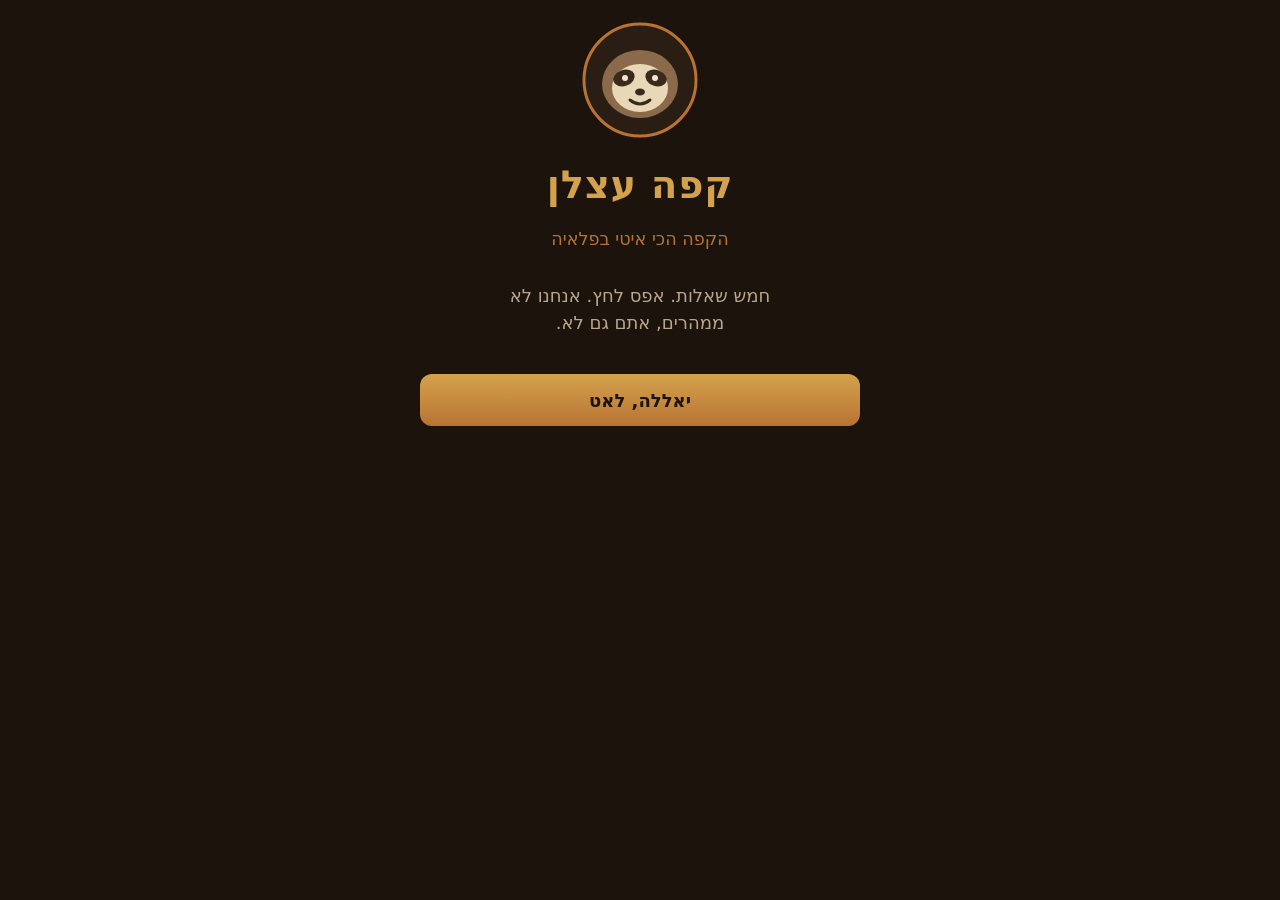
==== index.html @ 00a10cde "Sloth Coffee drink-picker quiz (Hebrew, static) Co-Authored-By: Claude Sonnet 5.5 <noreply@anthropic" ====
<!doctype html>
<html lang="he" dir="rtl">
<head>
  <meta charset="utf-8">
  <meta name="viewport" content="width=device-width, initial-scale=1, viewport-fit=cover">
  <meta name="theme-color" content="#1c130d">
  <title>קפה עצלן – מה לשתות?</title>
  <link rel="icon" href="assets/sloth.svg" type="image/svg+xml">
  <link rel="stylesheet" href="style.css">
</head>
<body>
  <main id="app" aria-live="polite"></main>
  <noscript><p class="lead">צריך JavaScript כדי שהסלות' יחליט בשבילכם.</p></noscript>
  <script src="data.js"></script>
  <script src="app.js"></script>
</body>
</html>
---- style.css ----
:root {
  --bg: #1c130d;
  --panel: #2a1d14;
  --copper: #b87333;
  --brass: #d4a24c;
  --cream: #f2e6d0;
  --muted: #b9a78c;
  --patina: #6fa08a;
}
* { box-sizing: border-box; }
html { -webkit-text-size-adjust: 100%; }
body {
  margin: 0;
  background: var(--bg);
  color: var(--cream);
  font-family: system-ui, -apple-system, "Segoe UI", "Arial Hebrew", Arial, sans-serif;
  font-size: 18px;
  line-height: 1.5;
  min-height: 100vh;
}
#app {
  max-width: 480px;
  margin: 0 auto;
  padding: max(20px, env(safe-area-inset-top)) 20px max(28px, env(safe-area-inset-bottom));
}
.screen { display: flex; flex-direction: column; gap: 12px; }
.welcome, .result { align-items: center; text-align: center; }
.sloth img { display: block; width: 120px; height: 120px; }
.brand { font-size: 2.4rem; margin: 4px 0 0; color: var(--brass); letter-spacing: 0.02em; }
.slogan { margin: 0; color: var(--copper); font-size: 1.1rem; }
.lead { color: var(--muted); max-width: 28ch; }
.q { font-size: 1.6rem; margin: 6px 0 0; color: var(--brass); }
.hint { margin: 0 0 6px; color: var(--muted); font-size: 0.95rem; }
.progress { margin: 0; color: var(--muted); font-size: 0.85rem; }
.bar { height: 6px; background: var(--panel); border-radius: 3px; overflow: hidden; }
.fill { height: 100%; background: linear-gradient(90deg, var(--copper), var(--brass)); transition: width 0.3s; }
.options { display: flex; flex-direction: column; gap: 10px; }
.btn {
  font: inherit;
  width: 100%;
  min-height: 52px;
  padding: 12px 16px;
  border-radius: 12px;
  border: 1px solid var(--copper);
  background: var(--panel);
  color: var(--cream);
  text-align: start;
  cursor: pointer;
  -webkit-tap-highlight-color: transparent;
}
.btn:active, .btn.picked { background: var(--copper); color: var(--bg); }
.btn:focus-visible { outline: 3px solid var(--patina); outline-offset: 2px; }
.btn.primary {
  background: linear-gradient(180deg, var(--brass), var(--copper));
  color: var(--bg);
  font-weight: 700;
  text-align: center;
  border: none;
  margin-top: 8px;
}
.btn.ghost { background: none; border-color: transparent; color: var(--muted); text-align: center; }
.spectrum .btn:first-child { border-color: var(--patina); }
.spectrum .btn:last-child { border-color: var(--brass); }
.intro { margin: 0; color: var(--muted); }
.drink { font-size: 2rem; margin: 0; color: var(--brass); line-height: 1.2; }
.en { margin: 0; direction: ltr; color: var(--copper); font-size: 0.95rem; letter-spacing: 0.04em; }
.tagline { margin: 4px 0 0; font-size: 1.15rem; }
.roast { margin: 8px 0 0; color: var(--muted); font-style: italic; }
.recipe { margin: 8px 0 0; padding: 10px 14px; background: var(--panel); border-radius: 10px; border: 1px dashed var(--copper); }
.tag {
  display: inline-block;
  padding: 2px 14px;
  border-radius: 999px;
  background: var(--patina);
  color: var(--bg);
  font-weight: 700;
  font-size: 0.9rem;
}
.note, .cookie { margin: 0; color: var(--muted); font-size: 0.9rem; }
.bar-line { margin: 10px 0 0; color: var(--brass); font-weight: 700; }
@media (prefers-reduced-motion: reduce) { .fill { transition: none; } }
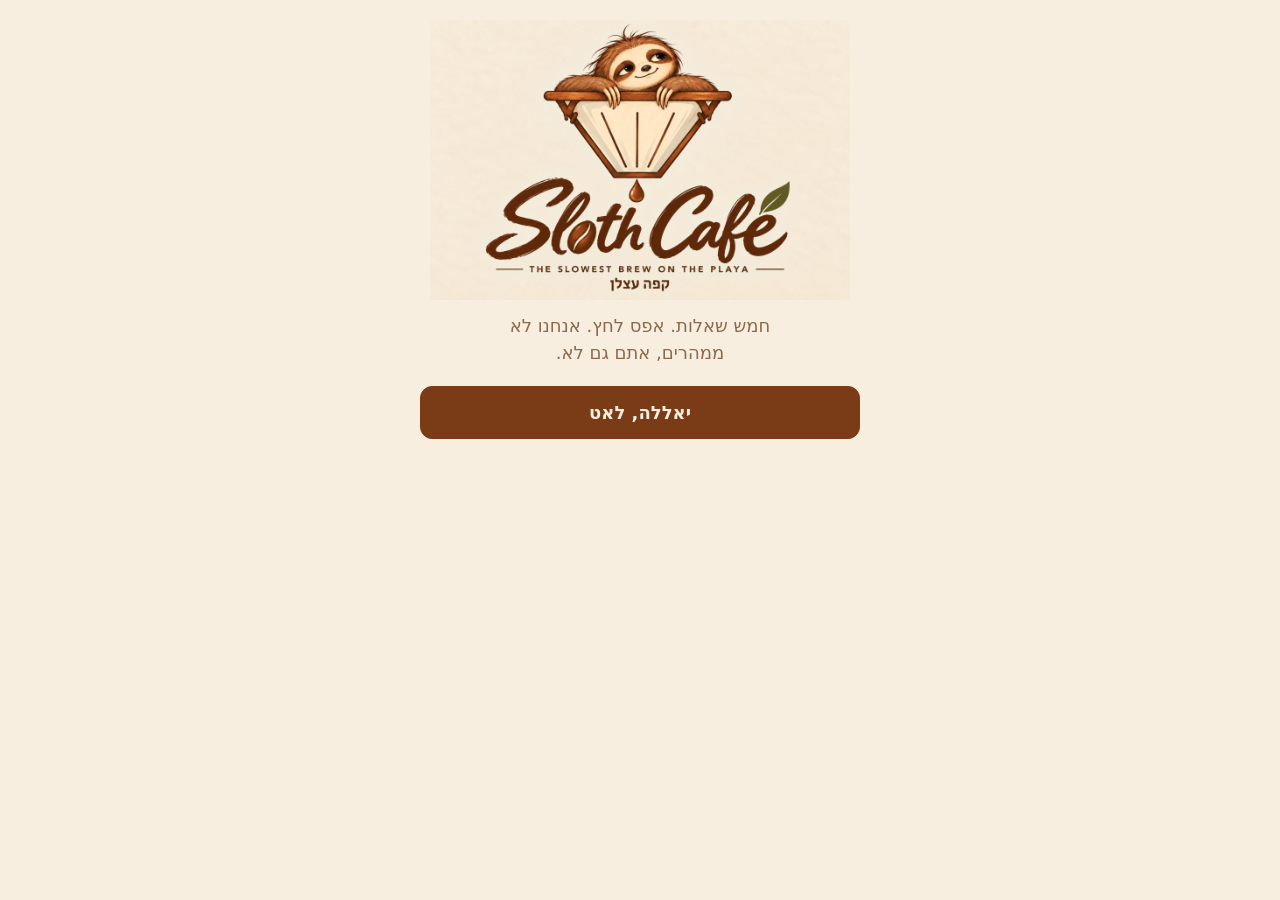
==== commit a9f7a580: "Use real Sloth Café logo and match its cream/brown palette Co-Authored-By: Claude Sonnet 5.5 <norepl" ====
--- a/index.html
+++ b/index.html
@@ -3,9 +3,9 @@
 <head>
   <meta charset="utf-8">
   <meta name="viewport" content="width=device-width, initial-scale=1, viewport-fit=cover">
-  <meta name="theme-color" content="#1c130d">
+  <meta name="theme-color" content="#f8eee0">
   <title>קפה עצלן – מה לשתות?</title>
-  <link rel="icon" href="assets/sloth.svg" type="image/svg+xml">
+  <link rel="icon" href="assets/favicon.png" type="image/png">
   <link rel="stylesheet" href="style.css">
 </head>
 <body>
--- a/style.css
+++ b/style.css
@@ -1,18 +1,18 @@
 :root {
-  --bg: #1c130d;
-  --panel: #2a1d14;
-  --copper: #b87333;
-  --brass: #d4a24c;
-  --cream: #f2e6d0;
-  --muted: #b9a78c;
-  --patina: #6fa08a;
+  --bg: #f8eee0;
+  --panel: #efe0c8;
+  --brown: #7a3b17;
+  --copper: #b5651d;
+  --ink: #4a2a14;
+  --muted: #8a6a4e;
+  --leaf: #5e6b2e;
 }
 * { box-sizing: border-box; }
 html { -webkit-text-size-adjust: 100%; }
 body {
   margin: 0;
   background: var(--bg);
-  color: var(--cream);
+  color: var(--ink);
   font-family: system-ui, -apple-system, "Segoe UI", "Arial Hebrew", Arial, sans-serif;
   font-size: 18px;
   line-height: 1.5;
@@ -25,15 +25,15 @@
 }
 .screen { display: flex; flex-direction: column; gap: 12px; }
 .welcome, .result { align-items: center; text-align: center; }
-.sloth img { display: block; width: 120px; height: 120px; }
-.brand { font-size: 2.4rem; margin: 4px 0 0; color: var(--brass); letter-spacing: 0.02em; }
-.slogan { margin: 0; color: var(--copper); font-size: 1.1rem; }
-.lead { color: var(--muted); max-width: 28ch; }
-.q { font-size: 1.6rem; margin: 6px 0 0; color: var(--brass); }
+.sr-only { position: absolute; width: 1px; height: 1px; overflow: hidden; clip: rect(0 0 0 0); white-space: nowrap; }
+.logo { display: block; width: 100%; max-width: 420px; height: auto; }
+.mini { display: block; width: 150px; height: auto; margin: 0 auto; }
+.lead { color: var(--muted); max-width: 28ch; margin: 0; }
+.q { font-size: 1.6rem; margin: 6px 0 0; color: var(--brown); }
 .hint { margin: 0 0 6px; color: var(--muted); font-size: 0.95rem; }
 .progress { margin: 0; color: var(--muted); font-size: 0.85rem; }
 .bar { height: 6px; background: var(--panel); border-radius: 3px; overflow: hidden; }
-.fill { height: 100%; background: linear-gradient(90deg, var(--copper), var(--brass)); transition: width 0.3s; }
+.fill { height: 100%; background: linear-gradient(90deg, var(--copper), var(--brown)); transition: width 0.3s; }
 .options { display: flex; flex-direction: column; gap: 10px; }
 .btn {
   font: inherit;
@@ -41,28 +41,28 @@
   min-height: 52px;
   padding: 12px 16px;
   border-radius: 12px;
-  border: 1px solid var(--copper);
-  background: var(--panel);
-  color: var(--cream);
+  border: 1.5px solid var(--copper);
+  background: #fffaf0;
+  color: var(--ink);
   text-align: start;
   cursor: pointer;
   -webkit-tap-highlight-color: transparent;
 }
-.btn:active, .btn.picked { background: var(--copper); color: var(--bg); }
-.btn:focus-visible { outline: 3px solid var(--patina); outline-offset: 2px; }
+.btn:active, .btn.picked { background: var(--brown); color: var(--bg); border-color: var(--brown); }
+.btn:focus-visible { outline: 3px solid var(--leaf); outline-offset: 2px; }
 .btn.primary {
-  background: linear-gradient(180deg, var(--brass), var(--copper));
+  background: var(--brown);
   color: var(--bg);
   font-weight: 700;
   text-align: center;
-  border: none;
+  border-color: var(--brown);
   margin-top: 8px;
 }
 .btn.ghost { background: none; border-color: transparent; color: var(--muted); text-align: center; }
-.spectrum .btn:first-child { border-color: var(--patina); }
-.spectrum .btn:last-child { border-color: var(--brass); }
+.spectrum .btn:first-child { border-color: var(--leaf); }
+.spectrum .btn:last-child { border-color: var(--brown); }
 .intro { margin: 0; color: var(--muted); }
-.drink { font-size: 2rem; margin: 0; color: var(--brass); line-height: 1.2; }
+.drink { font-size: 2rem; margin: 0; color: var(--brown); line-height: 1.2; }
 .en { margin: 0; direction: ltr; color: var(--copper); font-size: 0.95rem; letter-spacing: 0.04em; }
 .tagline { margin: 4px 0 0; font-size: 1.15rem; }
 .roast { margin: 8px 0 0; color: var(--muted); font-style: italic; }
@@ -71,11 +71,11 @@
   display: inline-block;
   padding: 2px 14px;
   border-radius: 999px;
-  background: var(--patina);
+  background: var(--leaf);
   color: var(--bg);
   font-weight: 700;
   font-size: 0.9rem;
 }
 .note, .cookie { margin: 0; color: var(--muted); font-size: 0.9rem; }
-.bar-line { margin: 10px 0 0; color: var(--brass); font-weight: 700; }
+.bar-line { margin: 10px 0 0; color: var(--brown); font-weight: 700; }
 @media (prefers-reduced-motion: reduce) { .fill { transition: none; } }
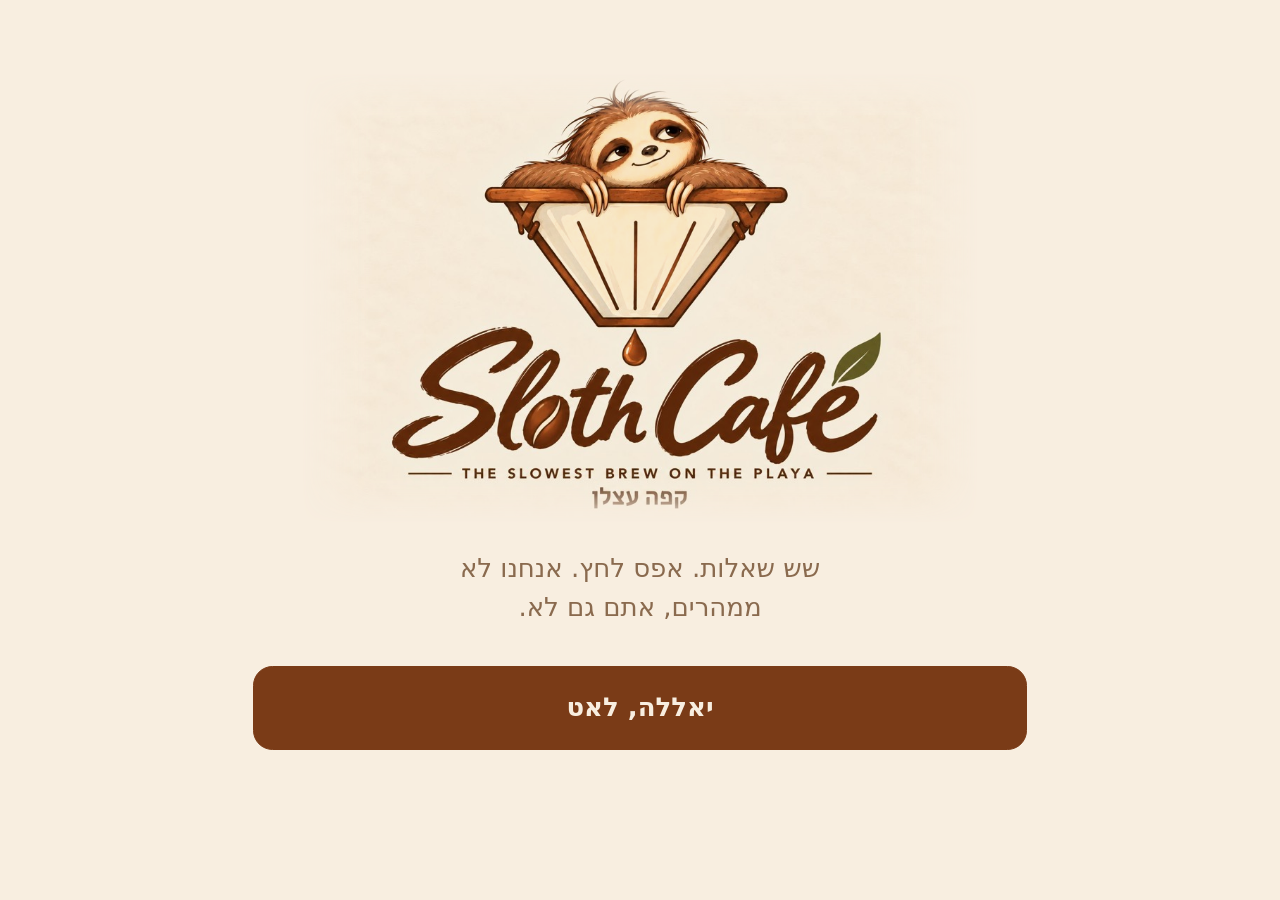
==== commit f5536776: "Burner-archetype questions, funnier copy, use עצלן for sloth Co-Authored-By: Claude Opus 5.5 <norepl" ====
--- a/index.html
+++ b/index.html
@@ -10,7 +10,7 @@
 </head>
 <body>
   <main id="app" aria-live="polite"></main>
-  <noscript><p class="lead">צריך JavaScript כדי שהסלות' יחליט בשבילכם.</p></noscript>
+  <noscript><p class="lead">צריך JavaScript כדי שהעצלן יחליט בשבילכם.</p></noscript>
   <script src="data.js"></script>
   <script src="app.js"></script>
 </body>
--- a/style.css
+++ b/style.css
@@ -8,39 +8,56 @@
   --leaf: #5e6b2e;
 }
 * { box-sizing: border-box; }
-html { -webkit-text-size-adjust: 100%; }
+html { -webkit-text-size-adjust: 100%; font-size: clamp(17px, 4.8vw, 26px); }
+/* Phones: size by screen width with no cap. Some phones (e.g. Chrome "Desktop site")
+   lay the page out ~980px wide and shrink it, so a px cap makes everything tiny. */
+@media (orientation: portrait) {
+  html { font-size: max(15px, 4.6vw); }
+  #app { max-width: none; }
+}
 body {
   margin: 0;
   background: var(--bg);
   color: var(--ink);
   font-family: system-ui, -apple-system, "Segoe UI", "Arial Hebrew", Arial, sans-serif;
-  font-size: 18px;
+  font-size: 1rem;
   line-height: 1.5;
   min-height: 100vh;
 }
 #app {
-  max-width: 480px;
+  max-width: 32rem;
   margin: 0 auto;
-  padding: max(20px, env(safe-area-inset-top)) 20px max(28px, env(safe-area-inset-bottom));
+  padding: max(1.1rem, env(safe-area-inset-top)) 1.1rem max(1.5rem, env(safe-area-inset-bottom));
 }
-.screen { display: flex; flex-direction: column; gap: 12px; }
+.screen { display: flex; flex-direction: column; gap: 0.7rem; }
 .welcome, .result { align-items: center; text-align: center; }
+.welcome { min-height: 85vh; min-height: 85dvh; justify-content: center; gap: 1rem; }
 .sr-only { position: absolute; width: 1px; height: 1px; overflow: hidden; clip: rect(0 0 0 0); white-space: nowrap; }
-.logo { display: block; width: 100%; max-width: 420px; height: auto; }
-.mini { display: block; width: 150px; height: auto; margin: 0 auto; }
+/* fade the photo edges so the JPEG's paper texture does not show as a box */
+.logo, .mini {
+  display: block;
+  height: auto;
+  mix-blend-mode: darken; /* JPEG paper background becomes the page color */
+  -webkit-mask-image: linear-gradient(to right, transparent, #000 10%, #000 90%, transparent), linear-gradient(to bottom, transparent, #000 10%, #000 90%, transparent);
+  -webkit-mask-composite: source-in;
+  mask-image: linear-gradient(to right, transparent, #000 10%, #000 90%, transparent), linear-gradient(to bottom, transparent, #000 10%, #000 90%, transparent);
+  mask-composite: intersect;
+}
+.logo { width: 100%; max-width: 26rem; }
+.mini { width: 9rem; margin: 0 auto; }
 .lead { color: var(--muted); max-width: 28ch; margin: 0; }
 .q { font-size: 1.6rem; margin: 6px 0 0; color: var(--brown); }
 .hint { margin: 0 0 6px; color: var(--muted); font-size: 0.95rem; }
 .progress { margin: 0; color: var(--muted); font-size: 0.85rem; }
-.bar { height: 6px; background: var(--panel); border-radius: 3px; overflow: hidden; }
+.bar { height: 0.4rem; background: var(--panel); border-radius: 0.2rem; overflow: hidden; }
 .fill { height: 100%; background: linear-gradient(90deg, var(--copper), var(--brown)); transition: width 0.3s; }
-.options { display: flex; flex-direction: column; gap: 10px; }
+.options { display: flex; flex-direction: column; gap: 0.65rem; }
 .btn {
   font: inherit;
   width: 100%;
-  min-height: 52px;
-  padding: 12px 16px;
-  border-radius: 12px;
+  min-height: 3.2rem;
+  padding: 0.75rem 1rem;
+  border-radius: 0.75rem;
   border: 1.5px solid var(--copper);
   background: #fffaf0;
   color: var(--ink);
@@ -56,20 +73,20 @@
   font-weight: 700;
   text-align: center;
   border-color: var(--brown);
-  margin-top: 8px;
+  margin-top: 0.5rem;
 }
 .btn.ghost { background: none; border-color: transparent; color: var(--muted); text-align: center; }
 .spectrum .btn:first-child { border-color: var(--leaf); }
 .spectrum .btn:last-child { border-color: var(--brown); }
 .intro { margin: 0; color: var(--muted); }
 .drink { font-size: 2rem; margin: 0; color: var(--brown); line-height: 1.2; }
-.en { margin: 0; direction: ltr; color: var(--copper); font-size: 0.95rem; letter-spacing: 0.04em; }
+.en { margin: 0; color: var(--copper); font-size: 1rem; }
 .tagline { margin: 4px 0 0; font-size: 1.15rem; }
 .roast { margin: 8px 0 0; color: var(--muted); font-style: italic; }
-.recipe { margin: 8px 0 0; padding: 10px 14px; background: var(--panel); border-radius: 10px; border: 1px dashed var(--copper); }
+.recipe { margin: 0.5rem 0 0; padding: 0.65rem 0.9rem; background: var(--panel); border-radius: 0.65rem; border: 1px dashed var(--copper); }
 .tag {
   display: inline-block;
-  padding: 2px 14px;
+  padding: 0.1rem 0.9rem;
   border-radius: 999px;
   background: var(--leaf);
   color: var(--bg);
@@ -77,5 +94,5 @@
   font-size: 0.9rem;
 }
 .note, .cookie { margin: 0; color: var(--muted); font-size: 0.9rem; }
-.bar-line { margin: 10px 0 0; color: var(--brown); font-weight: 700; }
+.bar-line { margin: 0.65rem 0 0; color: var(--brown); font-weight: 700; }
 @media (prefers-reduced-motion: reduce) { .fill { transition: none; } }
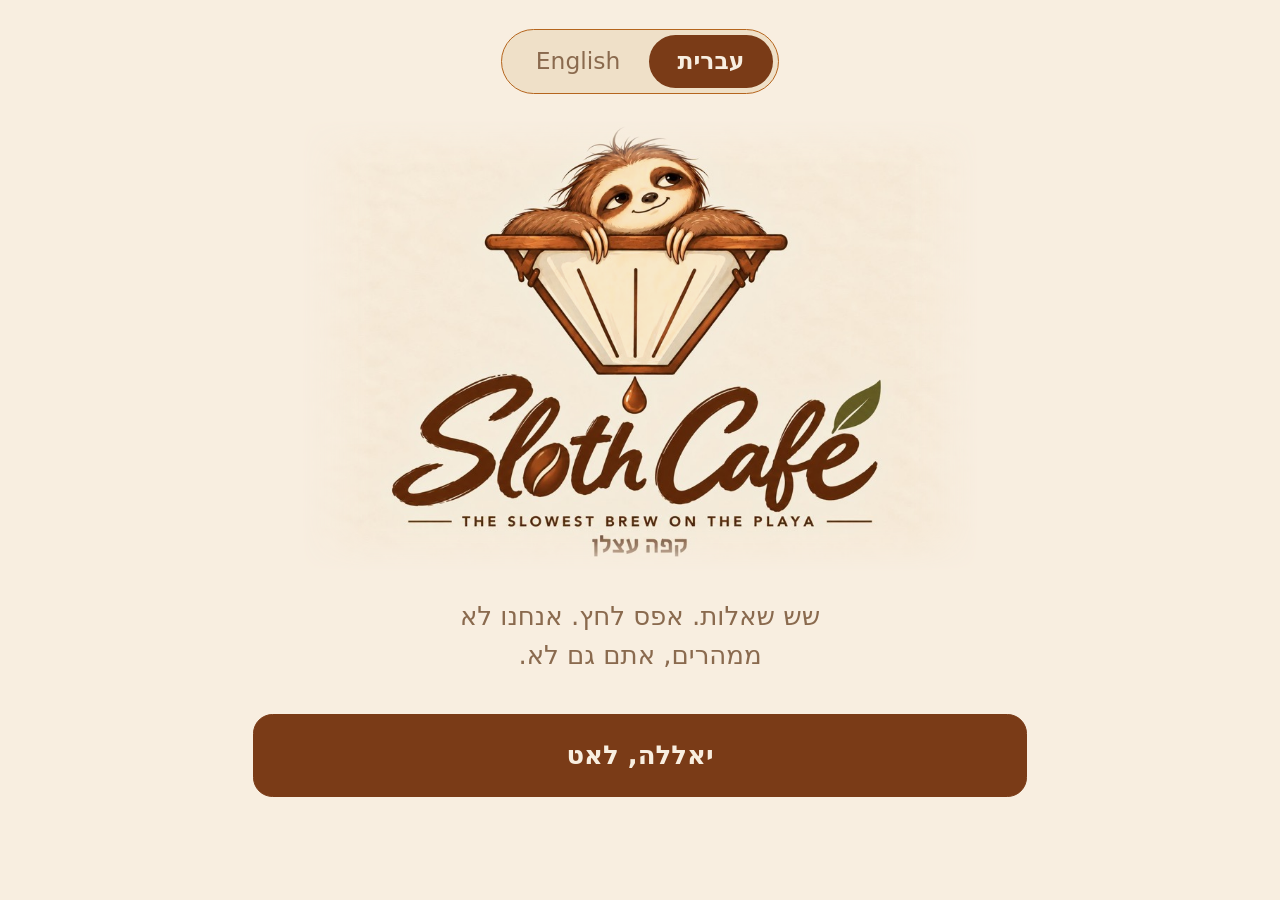
==== commit 5f5619c2: "Add Hebrew/English language tab on the home screen Co-Authored-By: Claude Opus 5.5 <noreply@anthropi" ====
--- a/index.html
+++ b/index.html
@@ -12,6 +12,7 @@
   <main id="app" aria-live="polite"></main>
   <noscript><p class="lead">צריך JavaScript כדי שהעצלן יחליט בשבילכם.</p></noscript>
   <script src="data.js"></script>
+  <script src="data-en.js"></script>
   <script src="app.js"></script>
 </body>
 </html>
--- a/style.css
+++ b/style.css
@@ -45,6 +45,26 @@
 }
 .logo { width: 100%; max-width: 26rem; }
 .mini { width: 9rem; margin: 0 auto; }
+.lang {
+  display: inline-flex;
+  padding: 0.2rem;
+  border-radius: 999px;
+  background: var(--panel);
+  border: 1px solid var(--copper);
+}
+.lang-tab {
+  font: inherit;
+  font-size: 0.9rem;
+  padding: 0.35rem 1.1rem;
+  border: none;
+  border-radius: 999px;
+  background: none;
+  color: var(--muted);
+  cursor: pointer;
+  -webkit-tap-highlight-color: transparent;
+}
+.lang-tab.on { background: var(--brown); color: var(--bg); font-weight: 700; }
+.lang-tab:focus-visible { outline: 3px solid var(--leaf); outline-offset: 2px; }
 .lead { color: var(--muted); max-width: 28ch; margin: 0; }
 .q { font-size: 1.6rem; margin: 6px 0 0; color: var(--brown); }
 .hint { margin: 0 0 6px; color: var(--muted); font-size: 0.95rem; }
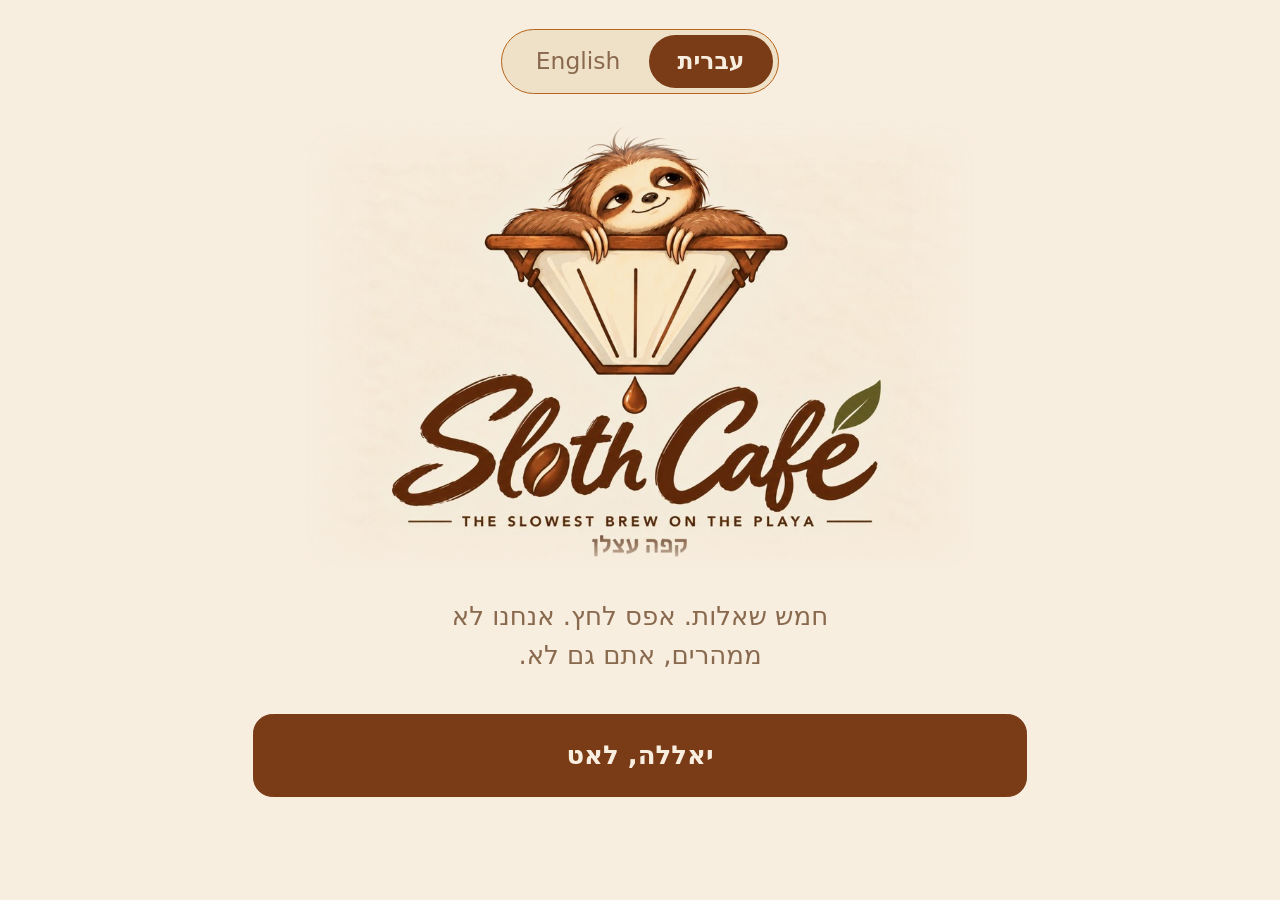
==== commit 32bfc184: "Drop alcohol question, randomized option pools, offline mode - Gin vs. juniper syrup is now asked at" ====
--- a/index.html
+++ b/index.html
@@ -6,6 +6,8 @@
   <meta name="theme-color" content="#f8eee0">
   <title>קפה עצלן – מה לשתות?</title>
   <link rel="icon" href="assets/favicon.png" type="image/png">
+  <link rel="apple-touch-icon" href="assets/apple-touch-icon.png">
+  <link rel="manifest" href="manifest.webmanifest">
   <link rel="stylesheet" href="style.css">
 </head>
 <body>
@@ -14,5 +16,8 @@
   <script src="data.js"></script>
   <script src="data-en.js"></script>
   <script src="app.js"></script>
+  <script>
+    if ("serviceWorker" in navigator) navigator.serviceWorker.register("sw.js").catch(function () {});
+  </script>
 </body>
 </html>
